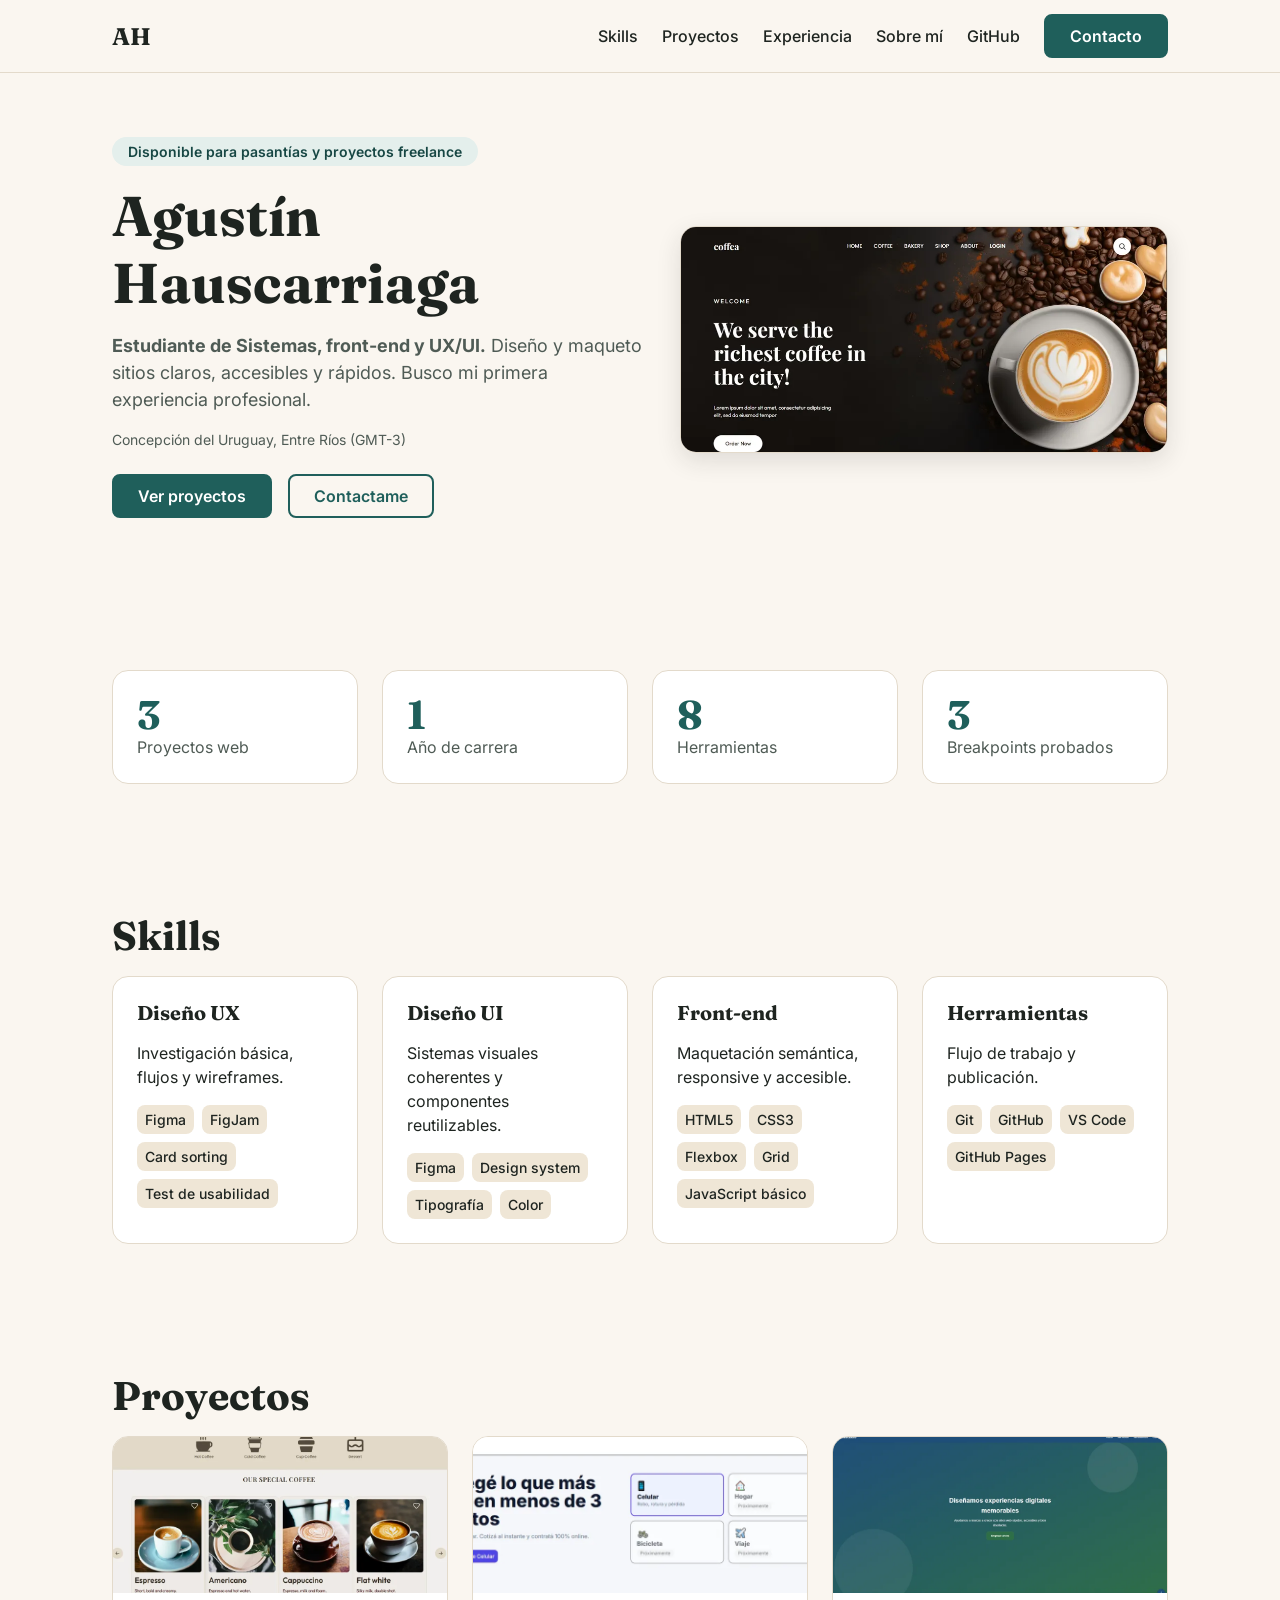
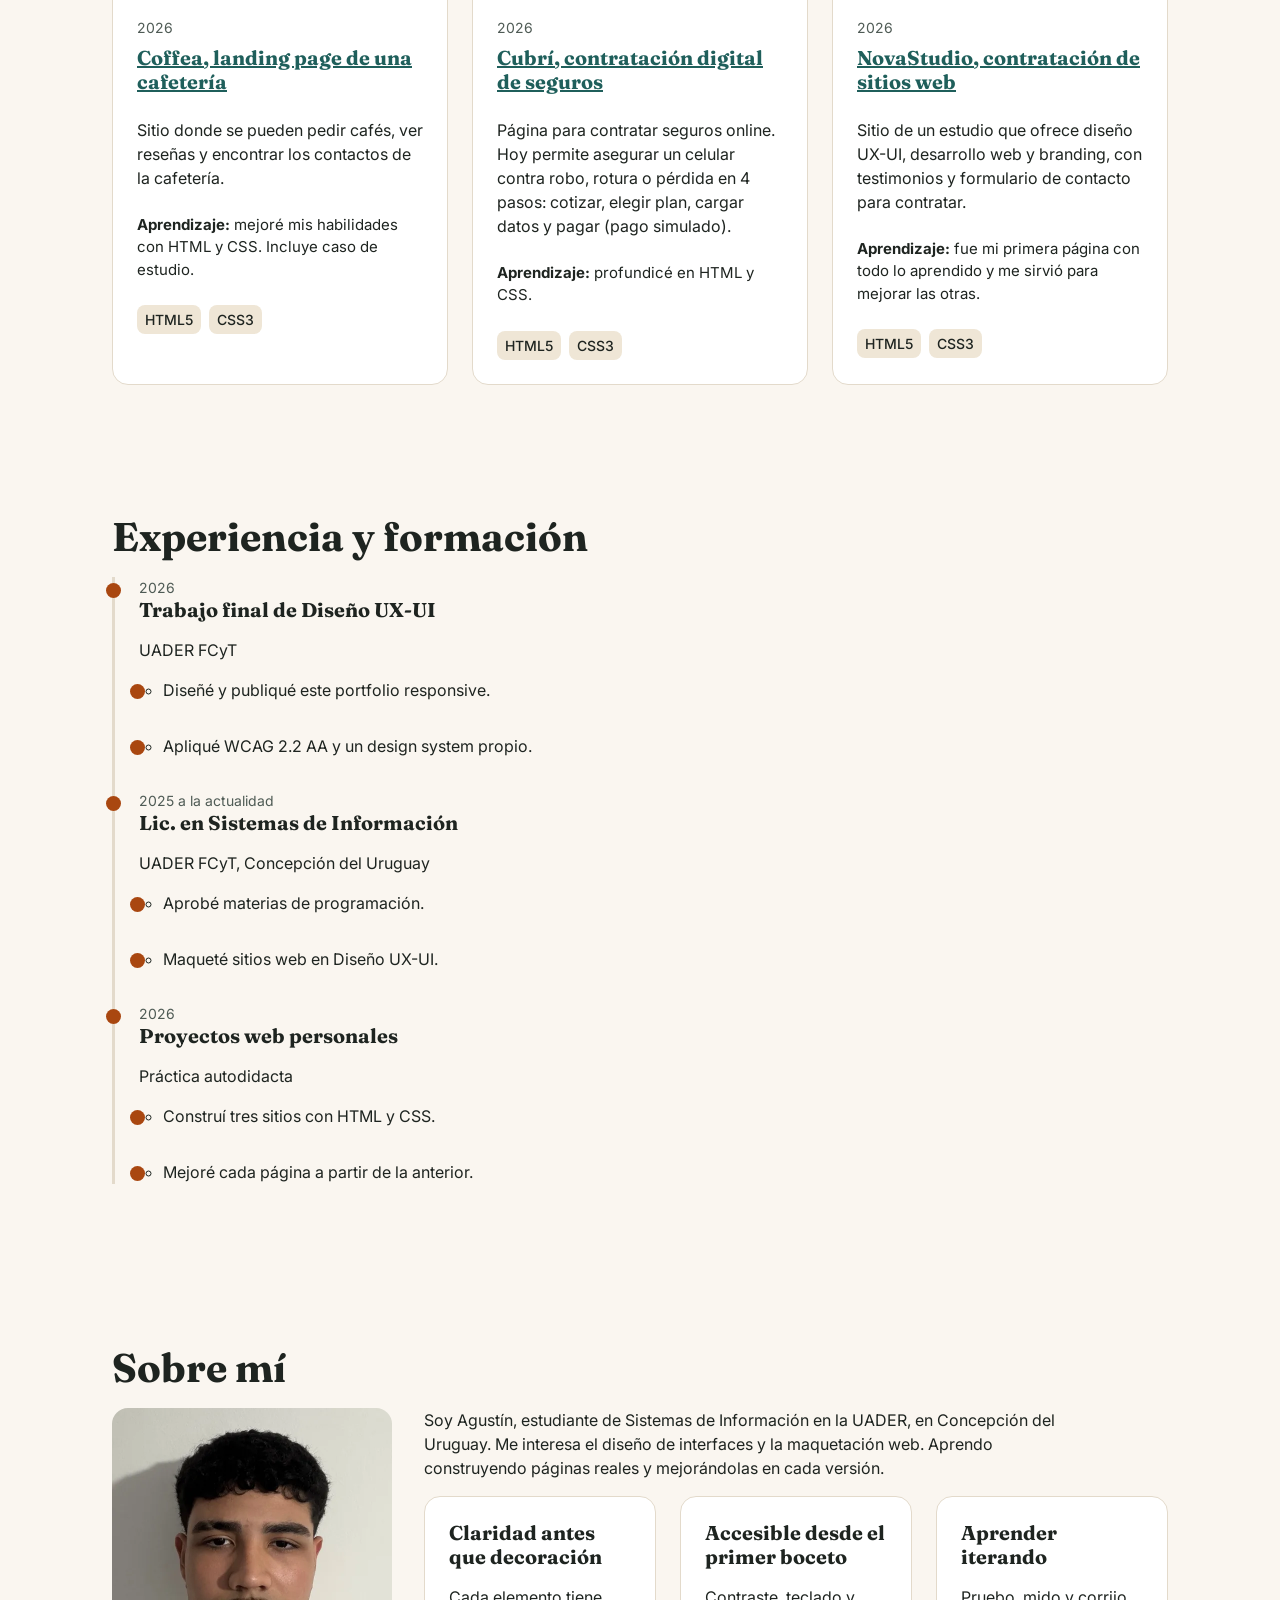
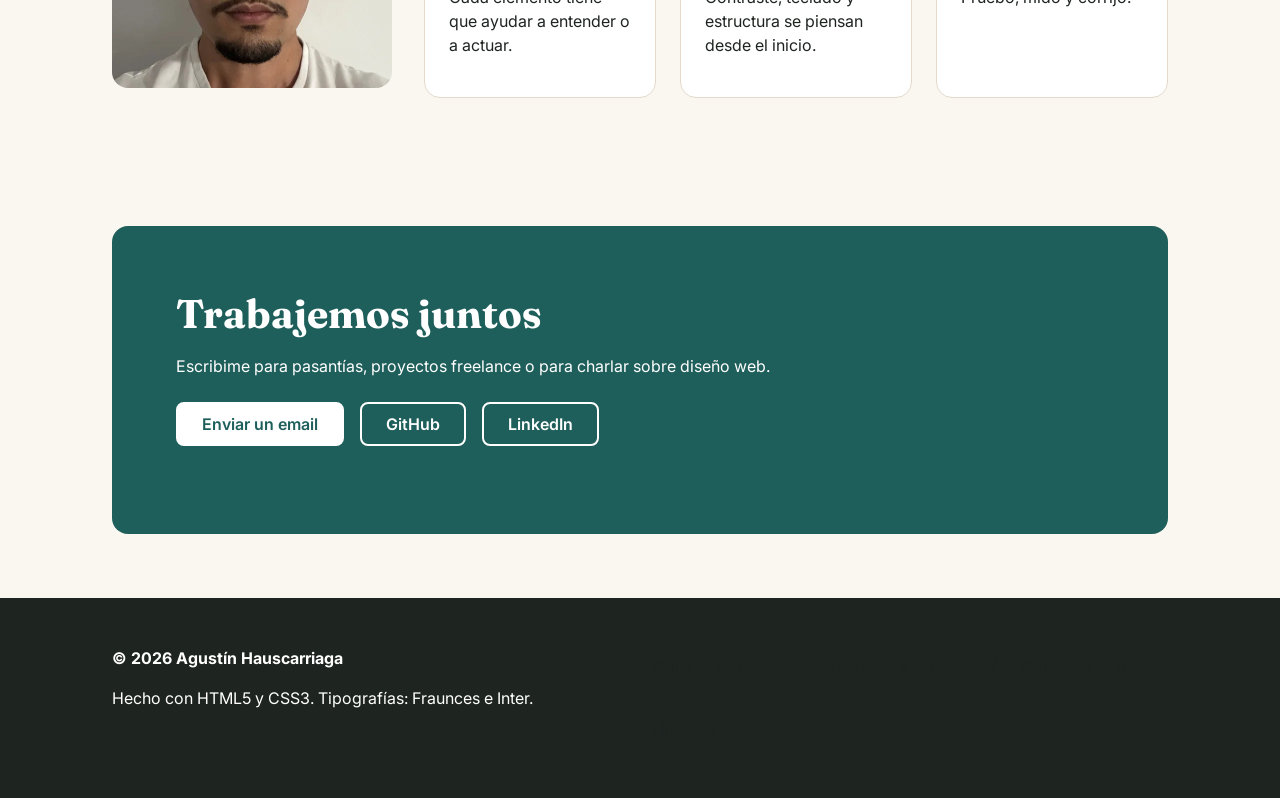
==== index.html @ accc3805 "Agregar página principal con las 9 secciones" ====
<!DOCTYPE html>
<html lang="es">
<head>
<meta charset="utf-8">
<meta name="viewport" content="width=device-width, initial-scale=1">
<title>Agustín Hauscarriaga | Front-end y UX/UI</title>
<meta name="description" content="Portfolio de Agustín Hauscarriaga, estudiante de Sistemas de Información (UADER FCyT). Sitios web claros, accesibles y responsive con HTML y CSS.">
<meta name="theme-color" content="#FAF6F0">
<meta property="og:type" content="website">
<meta property="og:title" content="Agustín Hauscarriaga | Front-end y UX/UI">
<meta property="og:description" content="Sitios web claros, accesibles y rápidos. Mirá mis proyectos y el caso de estudio de Coffea.">
<meta property="og:image" content="https://hauscarriagaagustin-cpu.github.io/portfolio/images/coffea-1.webp">
<link rel="icon" href="data:image/svg+xml,%3Csvg xmlns='http://www.w3.org/2000/svg' viewBox='0 0 32 32'%3E%3Crect width='32' height='32' rx='8' fill='%231F5F5B'/%3E%3Ctext x='16' y='22' font-size='16' font-family='Georgia' font-weight='700' text-anchor='middle' fill='white'%3EAH%3C/text%3E%3C/svg%3E">
<link rel="preconnect" href="https://fonts.googleapis.com">
<link rel="preconnect" href="https://fonts.gstatic.com" crossorigin>
<link rel="stylesheet" href="https://fonts.googleapis.com/css2?family=Fraunces:wght@600;700&family=Inter:wght@400;500;600&display=swap">
<link rel="stylesheet" href="css/styles.css">
</head>
<body>
<a class="skip" href="#main">Saltar al contenido</a>
<header class="top">
<div class="wrap bar">
<a class="logo" href="#inicio" aria-label="Agustín Hauscarriaga, inicio">AH</a>
<button class="menu-btn" aria-expanded="false" aria-controls="menu">Menú</button>
<nav aria-label="Principal">
<ul id="menu">
<li><a href="#skills">Skills</a></li>
<li><a href="#projects">Proyectos</a></li>
<li><a href="#experiencia">Experiencia</a></li>
<li><a href="#sobre-mi">Sobre mí</a></li>
<li><a href="https://github.com/hauscarriagaagustin-cpu" target="_blank" rel="noopener noreferrer">GitHub</a></li>
<li><a class="btn" href="#contacto">Contacto</a></li>
</ul>
</nav>
</div>
</header>
<main id="main">
<section id="inicio">
<div class="wrap hero">
<div>
<p class="badge">Disponible para pasantías y proyectos freelance</p>
<h1>Agustín Hauscarriaga</h1>
<p class="lead"><strong>Estudiante de Sistemas, front-end y UX/UI.</strong> Diseño y maqueto sitios claros, accesibles y rápidos. Busco mi primera experiencia profesional.</p>
<p class="loc">Concepción del Uruguay, Entre Ríos (GMT-3)</p>
<div class="row">
<a class="btn" href="#projects">Ver proyectos</a>
<a class="btn sec" href="#contacto">Contactame</a>
</div>
</div>
<img class="shot" src="images/coffea-1.webp" width="960" height="446" alt="Página de inicio de Coffea: titular sobre fondo oscuro y una taza de café con arte latte">
</div>
</section>

<section id="metricas" aria-labelledby="t-met">
<div class="wrap metrics">
<h2 class="sr-only" id="t-met">Mi recorrido en números</h2>
<div class="grid c4">
<div class="card"><span class="num">3</span><span class="lab">Proyectos web</span></div>
<div class="card"><span class="num">1</span><span class="lab">Año de carrera</span></div>
<div class="card"><span class="num">8</span><span class="lab">Herramientas</span></div>
<div class="card"><span class="num">3</span><span class="lab">Breakpoints probados</span></div>
</div>
</div>
</section>

<section id="skills">
<div class="wrap">
<h2>Skills</h2>
<div class="grid c4">
<article class="card"><h3>Diseño UX</h3><p>Investigación básica, flujos y wireframes.</p>
<ul class="chips"><li>Figma</li><li>FigJam</li><li>Card sorting</li><li>Test de usabilidad</li></ul></article>
<article class="card"><h3>Diseño UI</h3><p>Sistemas visuales coherentes y componentes reutilizables.</p>
<ul class="chips"><li>Figma</li><li>Design system</li><li>Tipografía</li><li>Color</li></ul></article>
<article class="card"><h3>Front-end</h3><p>Maquetación semántica, responsive y accesible.</p>
<ul class="chips"><li>HTML5</li><li>CSS3</li><li>Flexbox</li><li>Grid</li><li>JavaScript básico</li></ul></article>
<article class="card"><h3>Herramientas</h3><p>Flujo de trabajo y publicación.</p>
<ul class="chips"><li>Git</li><li>GitHub</li><li>VS Code</li><li>GitHub Pages</li></ul></article>
</div>
</div>
</section>

<section id="projects">
<div class="wrap">
<h2>Proyectos</h2>
<div class="grid c3">
<article class="card proj">
<img src="images/coffea-2.webp" width="960" height="465" loading="lazy" alt="Sección de cafés destacados de Coffea con tarjetas de productos">
<div class="body">
<p class="year">2026</p>
<h3><a href="caso-coffea.html">Coffea, landing page de una cafetería</a></h3>
<p>Sitio donde se pueden pedir cafés, ver reseñas y encontrar los contactos de la cafetería.</p>
<p class="res"><strong>Aprendizaje:</strong> mejoré mis habilidades con HTML y CSS. Incluye caso de estudio.</p>
<ul class="chips"><li>HTML5</li><li>CSS3</li></ul>
</div>
</article>
<article class="card proj">
<img src="images/cubri-1.webp" width="960" height="324" loading="lazy" alt="Inicio de Cubrí: titular para asegurar un celular y opciones de seguro">
<div class="body">
<p class="year">2026</p>
<h3><a href="https://sofiferuader1.github.io/TP5-Cubri-Seguros/" target="_blank" rel="noopener noreferrer">Cubrí, contratación digital de seguros</a></h3>
<p>Página para contratar seguros online. Hoy permite asegurar un celular contra robo, rotura o pérdida en 4 pasos: cotizar, elegir plan, cargar datos y pagar (pago simulado).</p>
<p class="res"><strong>Aprendizaje:</strong> profundicé en HTML y CSS.</p>
<ul class="chips"><li>HTML5</li><li>CSS3</li></ul>
</div>
</article>
<article class="card proj">
<img src="images/novastudio-1.webp" width="960" height="472" loading="lazy" alt="Inicio de NovaStudio: titular sobre fondo azul y verde con botón Empezar ahora">
<div class="body">
<p class="year">2026</p>
<h3><a href="https://github.com/hauscarriagaagustin-cpu/UX-UI/tree/main/ejercicio_20" target="_blank" rel="noopener noreferrer">NovaStudio, contratación de sitios web</a></h3>
<p>Sitio de un estudio que ofrece diseño UX-UI, desarrollo web y branding, con testimonios y formulario de contacto para contratar.</p>
<p class="res"><strong>Aprendizaje:</strong> fue mi primera página con todo lo aprendido y me sirvió para mejorar las otras.</p>
<ul class="chips"><li>HTML5</li><li>CSS3</li></ul>
</div>
</article>
</div>
</div>
</section>

<section id="experiencia">
<div class="wrap">
<h2>Experiencia y formación</h2>
<ol class="tl">
<li><p class="when">2026</p><h3>Trabajo final de Diseño UX-UI</h3><p>UADER FCyT</p>
<ul><li>Diseñé y publiqué este portfolio responsive.</li><li>Apliqué WCAG 2.2 AA y un design system propio.</li></ul></li>
<li><p class="when">2025 a la actualidad</p><h3>Lic. en Sistemas de Información</h3><p>UADER FCyT, Concepción del Uruguay</p>
<ul><li>Aprobé materias de programación.</li><li>Maqueté sitios web en Diseño UX-UI.</li></ul></li>
<li><p class="when">2026</p><h3>Proyectos web personales</h3><p>Práctica autodidacta</p>
<ul><li>Construí tres sitios con HTML y CSS.</li><li>Mejoré cada página a partir de la anterior.</li></ul></li>
</ol>
</div>
</section>

<section id="sobre-mi">
<div class="wrap">
<h2>Sobre mí</h2>
<div class="about">
<img class="avatar" src="images/agustin.webp" width="280" height="280" alt="Retrato de Agustín Hauscarriaga con remera blanca">
<div>
<p>Soy Agustín, estudiante de Sistemas de Información en la UADER, en Concepción del Uruguay. Me interesa el diseño de interfaces y la maquetación web. Aprendo construyendo páginas reales y mejorándolas en cada versión.</p>
<div class="grid c3">
<article class="card"><h3>Claridad antes que decoración</h3><p>Cada elemento tiene que ayudar a entender o a actuar.</p></article>
<article class="card"><h3>Accesible desde el primer boceto</h3><p>Contraste, teclado y estructura se piensan desde el inicio.</p></article>
<article class="card"><h3>Aprender iterando</h3><p>Pruebo, mido y corrijo.</p></article>
</div>
</div>
</div>
</div>
</section>

<section id="contacto">
<div class="wrap">
<div class="contact">
<h2>Trabajemos juntos</h2>
<p>Escribime para pasantías, proyectos freelance o para charlar sobre diseño web.</p>
<div class="row">
<a class="btn inv" href="mailto:hauscarriagaagustin@gmail.com">Enviar un email</a>
<a class="btn out" href="https://github.com/hauscarriagaagustin-cpu" target="_blank" rel="noopener noreferrer">GitHub</a>
<a class="btn out" href="https://www.linkedin.com/in/agustin-hauscarriaga-771a12449/" target="_blank" rel="noopener noreferrer">LinkedIn</a>
</div>
</div>
</div>
</section>
</main>

<footer>
<div class="wrap cols">
<div><p><strong>© 2026 Agustín Hauscarriaga</strong></p><p>Hecho con HTML5 y CSS3. Tipografías: Fraunces e Inter.</p></div>
<nav aria-label="Pie de página"><ul>
<li><a href="#skills">Skills</a></li><li><a href="#projects">Proyectos</a></li><li><a href="#experiencia">Experiencia</a></li><li><a href="#sobre-mi">Sobre mí</a></li><li><a href="#contacto">Contacto</a></li>
<li><a href="https://github.com/hauscarriagaagustin-cpu" target="_blank" rel="noopener noreferrer">GitHub</a></li>
<li><a href="https://www.linkedin.com/in/agustin-hauscarriaga-771a12449/" target="_blank" rel="noopener noreferrer">LinkedIn</a></li>
</ul></nav>
</div>
</footer>
<script>
const b=document.querySelector('.menu-btn'),m=document.getElementById('menu');
const set=o=>{m.classList.toggle('open',o);b.setAttribute('aria-expanded',o)};
b.addEventListener('click',()=>set(b.getAttribute('aria-expanded')!=='true'));
m.addEventListener('click',e=>{if(e.target.closest('a'))set(false)});
document.addEventListener('keydown',e=>{if(e.key==='Escape'){set(false);b.focus()}});
</script>
</body>
</html>
---- css/styles.css ----
:root{--primary:#1F5F5B;--primary-d:#174744;--accent:#A94710;--bg:#FAF6F0;--surface:#fff;--ink:#1E2420;--soft:#4F5B55;--line:#E3DACB;--chip:#EFE6D6;--ok:#2E7D32;--err:#B3261E;--warn:#8A5A00;
--s1:4px;--s2:8px;--s3:16px;--s4:24px;--s5:32px;--s6:48px;--s7:64px;--s8:96px;--r1:8px;--r2:16px;--head:"Fraunces",Georgia,serif;--body:"Inter",system-ui,sans-serif;--hh:72px}
*,*::before,*::after{box-sizing:border-box}
html{scroll-behavior:smooth;scroll-padding-top:var(--hh)}
body{margin:0;font:400 1rem/1.5 var(--body);color:var(--ink);background:var(--bg)}
img{max-width:100%;height:auto;display:block}
h1,h2,h3{font-family:var(--head);line-height:1.2;margin:0 0 var(--s3);font-weight:700}
h1{font-size:clamp(2.25rem,7vw,3.5rem)}h2{font-size:clamp(1.75rem,4vw,2.5rem)}h3{font-size:1.25rem}
p{margin:0 0 var(--s3);max-width:65ch}a{color:var(--primary)}
.wrap{max-width:1120px;margin:0 auto;padding-inline:var(--s3)}
section{padding-block:var(--s7);scroll-margin-top:var(--hh)}
.sr-only{position:absolute;width:1px;height:1px;overflow:hidden;clip:rect(0 0 0 0);white-space:nowrap}
.skip{position:absolute;left:var(--s3);top:-100px;background:var(--ink);color:#fff;padding:var(--s2) var(--s3);border-radius:var(--r1);z-index:100}
.skip:focus{top:var(--s2)}
:focus-visible{outline:3px solid var(--accent);outline-offset:3px}
.btn{display:inline-flex;align-items:center;justify-content:center;min-height:44px;padding:0 var(--s4);border-radius:var(--r1);font:600 1rem var(--body);text-decoration:none;border:2px solid var(--primary);background:var(--primary);color:#fff;cursor:pointer;transition:background .2s,transform .1s}
.btn:hover{background:var(--primary-d);border-color:var(--primary-d)}.btn:active{transform:scale(.97)}
.btn.sec{background:transparent;color:var(--primary)}.btn.sec:hover{background:var(--chip)}
.btn.inv{background:#fff;color:var(--primary);border-color:#fff}.btn.inv:hover{background:var(--chip)}
.btn.out{background:transparent;color:#fff;border-color:#fff}.btn.out:hover{background:rgba(255,255,255,.15)}
header.top{position:sticky;top:0;z-index:50;background:var(--bg);border-bottom:1px solid var(--line)}
.bar{display:flex;align-items:center;justify-content:space-between;min-height:var(--hh)}
.logo{font:700 1.5rem var(--head);color:var(--ink);text-decoration:none}
.menu-btn{min-height:44px;min-width:44px;background:none;border:2px solid var(--line);border-radius:var(--r1);font:600 1rem var(--body);color:var(--ink);cursor:pointer}
.menu-btn:hover{background:var(--chip)}
nav ul{list-style:none;margin:0;padding:0;display:none;position:absolute;left:0;right:0;top:100%;background:var(--bg);border-bottom:1px solid var(--line);padding:var(--s3)}
nav ul.open{display:block}
nav li a{display:block;padding:var(--s2) 0;color:var(--ink);text-decoration:none;font-weight:500}
nav li a:hover{color:var(--accent);text-decoration:underline}
.hero{display:grid;gap:var(--s5);align-items:center}
.badge{display:inline-block;background:#E4EFEC;color:var(--primary-d);font-weight:600;font-size:.875rem;padding:var(--s1) var(--s3);border-radius:99px;margin-bottom:var(--s3)}
.lead{font-size:1.125rem;color:var(--soft)}.loc{color:var(--soft);font-size:.875rem}
.row{display:flex;flex-wrap:wrap;gap:var(--s3);margin-block:var(--s4)}
.shot{border-radius:var(--r2);border:1px solid var(--line);box-shadow:0 8px 24px rgba(30,36,32,.12)}
.grid{display:grid;gap:var(--s4)}
.card{position:relative;background:var(--surface);border:1px solid var(--line);border-radius:var(--r2);padding:var(--s4);transition:transform .2s,box-shadow .2s}
.metrics .card{text-align:left}.num{font:700 2.5rem/1 var(--head);color:var(--primary);display:block}.lab{color:var(--soft)}
.chips{list-style:none;display:flex;flex-wrap:wrap;gap:var(--s2);padding:0;margin:0}
.chips li{background:var(--chip);border-radius:var(--r1);padding:var(--s1) var(--s2);font-size:.875rem;font-weight:500}
.proj{padding:0;overflow:hidden;display:flex;flex-direction:column}
.proj:hover{transform:translateY(-4px);box-shadow:0 12px 28px rgba(30,36,32,.14)}
.proj .body{padding:var(--s4);display:flex;flex-direction:column;gap:var(--s2);flex:1}
.proj a::after{content:"";position:absolute;inset:0}.proj a:focus-visible::after{outline:3px solid var(--accent);border-radius:var(--r2)}
.year{color:var(--soft);font-size:.875rem;margin:0}.res{font-size:.9375rem}
.proj>img{width:100%;aspect-ratio:960/446;object-fit:cover}
.ph{aspect-ratio:960/446;background:linear-gradient(135deg,#E4EFEC,var(--chip));display:grid;place-items:center;font:700 1.5rem var(--head);color:var(--primary-d)}
.tl{list-style:none;margin:0;padding:0 0 0 var(--s4);border-left:3px solid var(--line)}
.tl li{position:relative;margin-bottom:var(--s5)}
.tl li::before{content:"";position:absolute;left:calc(-1 * var(--s4) - 9px);top:6px;width:15px;height:15px;border-radius:50%;background:var(--accent)}
.tl ul{margin:var(--s2) 0 0;padding-left:var(--s4)}.when{color:var(--soft);font-size:.875rem;margin:0}
.about{display:grid;gap:var(--s5)}.avatar{width:100%;max-width:280px;border-radius:var(--r2)}
.contact{background:var(--primary);color:#fff;border-radius:var(--r2);padding:var(--s6) var(--s4)}
.contact h2{color:#fff}.contact p{color:#fff}
footer{background:var(--ink);color:#fff;padding-block:var(--s6)}
footer a{color:#fff}footer a:hover{color:#F2C7A8}
footer .cols{display:grid;gap:var(--s4)}footer ul{list-style:none;padding:0;margin:0;display:flex;flex-wrap:wrap;gap:var(--s3)}
.case section{padding-block:var(--s5)}.case figure{margin:var(--s4) 0}.case figcaption{color:var(--soft);font-size:.875rem;margin-top:var(--s2)}
@media (min-width:768px){.wrap{padding-inline:var(--s5)}.grid.c2,.grid.c4{grid-template-columns:repeat(2,1fr)}.about{grid-template-columns:auto 1fr;align-items:start}.contact{padding:var(--s7)}footer .cols{grid-template-columns:1fr 1fr}}
@media (min-width:1024px){.menu-btn{display:none}nav ul{display:flex;gap:var(--s4);position:static;border:0;padding:0;background:none;align-items:center}nav li a{padding:var(--s2) 0}
.hero{grid-template-columns:1.1fr 1fr}.grid.c3{grid-template-columns:repeat(3,1fr)}.grid.c4{grid-template-columns:repeat(4,1fr)}.about .grid{grid-template-columns:repeat(3,1fr)}}
@media (min-width:768px) and (max-width:1023px){.grid.c3{grid-template-columns:repeat(2,1fr)}}
@media (prefers-reduced-motion:reduce){html{scroll-behavior:auto}*{transition:none!important}}
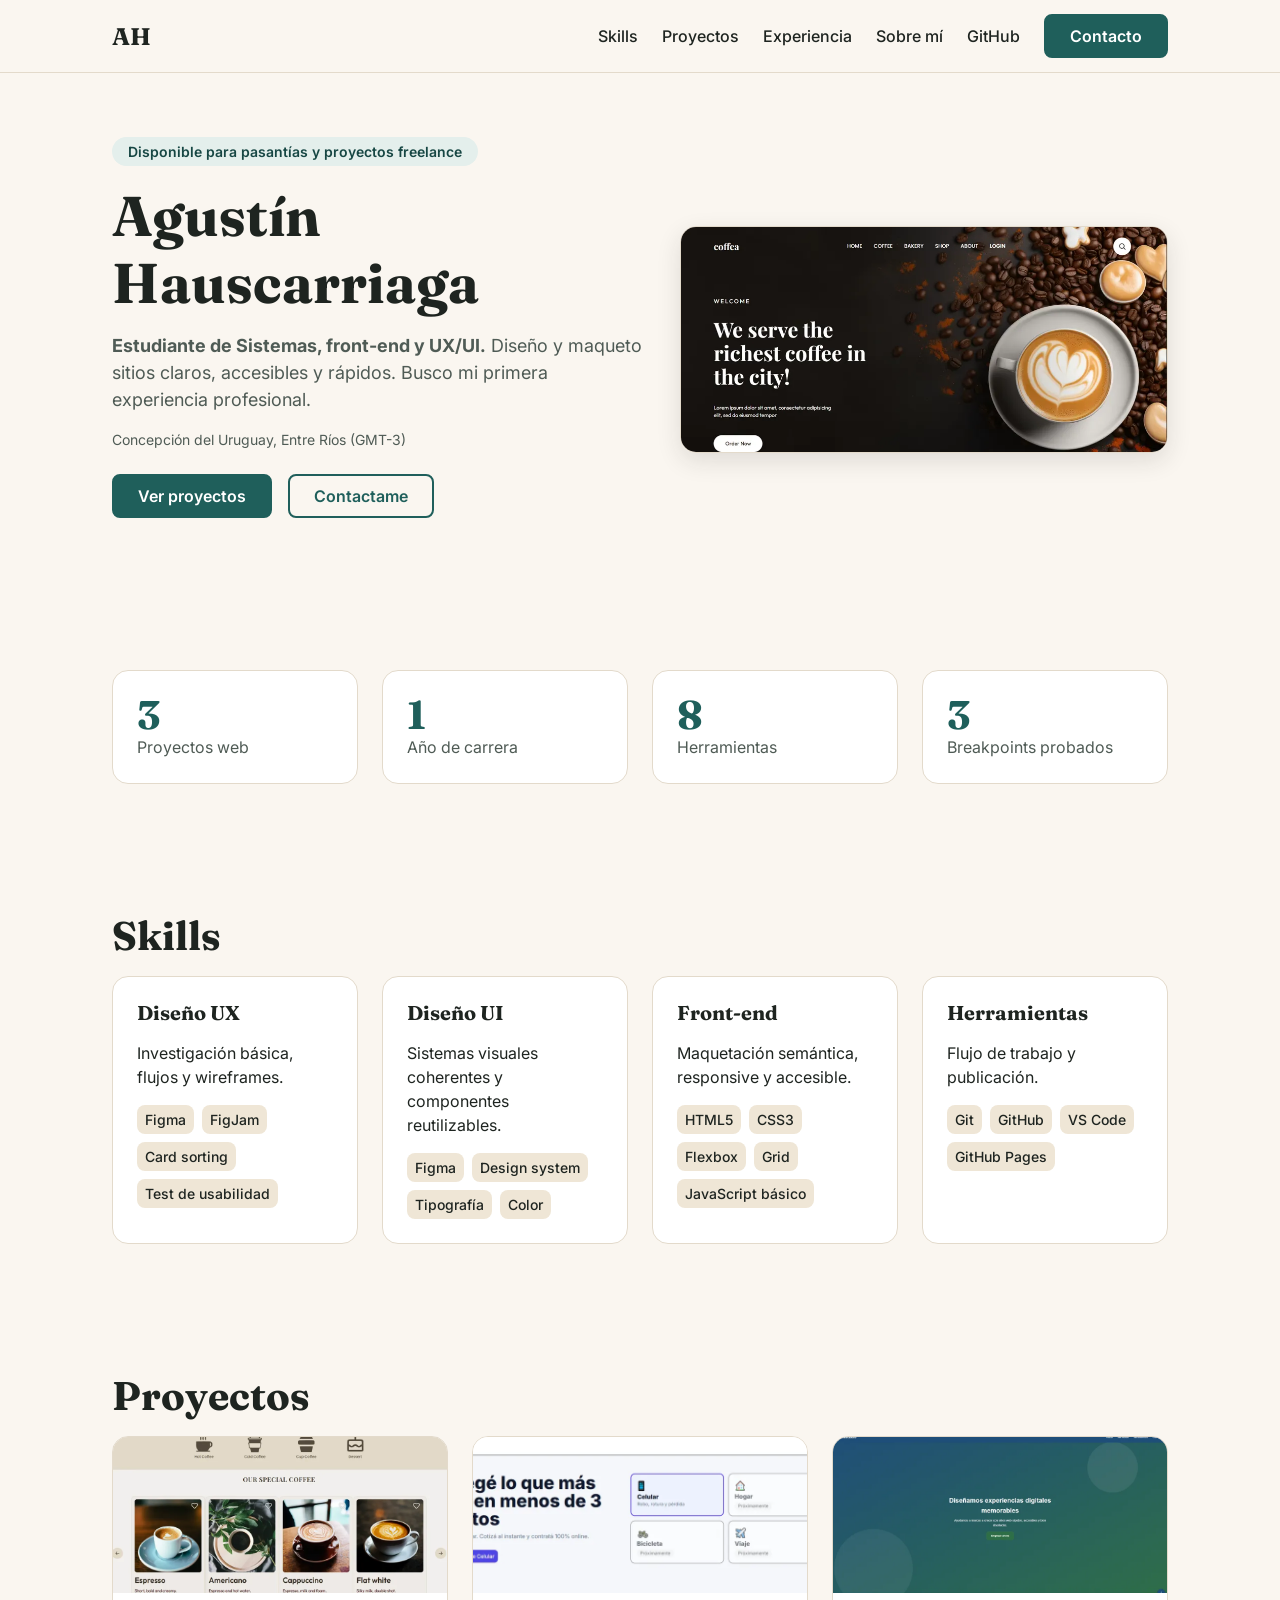
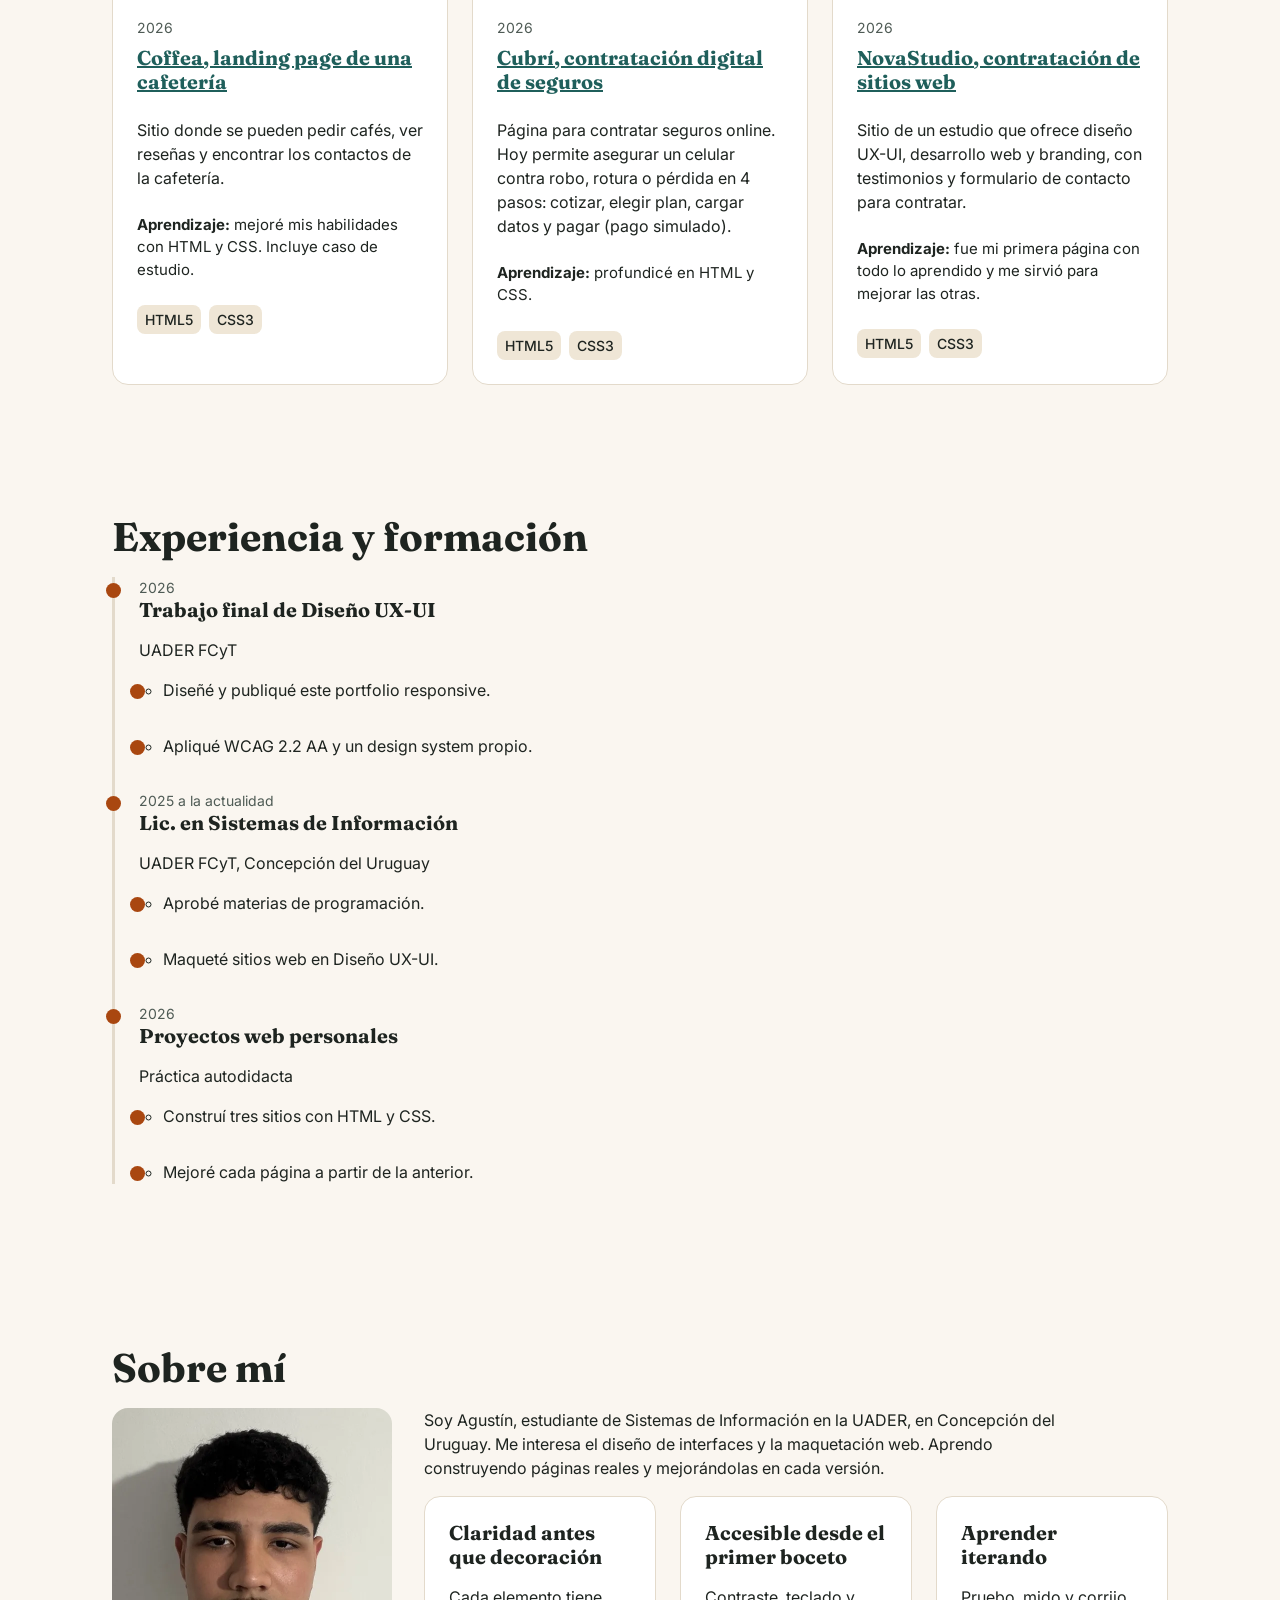
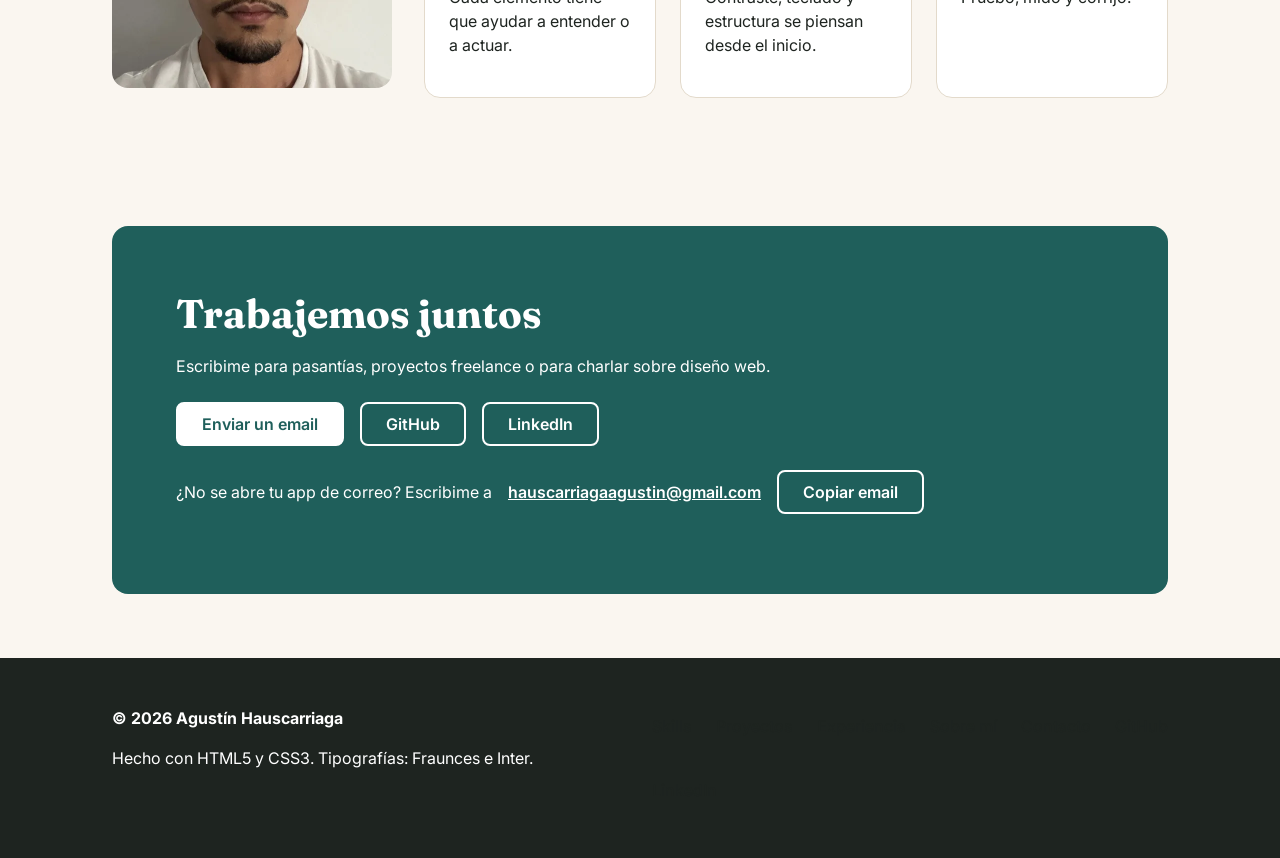
==== commit 2210162d: "Mostrar email visible y agregar botón para copiarlo en Contacto" ====
--- a/index.html
+++ b/index.html
@@ -158,6 +158,7 @@
 <a class="btn out" href="https://github.com/hauscarriagaagustin-cpu" target="_blank" rel="noopener noreferrer">GitHub</a>
 <a class="btn out" href="https://www.linkedin.com/in/agustin-hauscarriaga-771a12449/" target="_blank" rel="noopener noreferrer">LinkedIn</a>
 </div>
+<p class="mail-line">¿No se abre tu app de correo? Escribime a <a href="mailto:hauscarriagaagustin@gmail.com">hauscarriagaagustin@gmail.com</a> <button type="button" class="btn out" id="copy">Copiar email</button> <span id="copied" role="status"></span></p>
 </div>
 </div>
 </section>
@@ -179,6 +180,8 @@
 b.addEventListener('click',()=>set(b.getAttribute('aria-expanded')!=='true'));
 m.addEventListener('click',e=>{if(e.target.closest('a'))set(false)});
 document.addEventListener('keydown',e=>{if(e.key==='Escape'){set(false);b.focus()}});
+const cp=document.getElementById('copy'),ms=document.getElementById('copied');
+cp.addEventListener('click',async()=>{try{await navigator.clipboard.writeText('hauscarriagaagustin@gmail.com');ms.textContent='Email copiado'}catch(e){ms.textContent='No se pudo copiar, seleccionalo a mano.'}});
 </script>
 </body>
 </html>
--- a/css/styles.css
+++ b/css/styles.css
@@ -50,6 +50,7 @@
 .tl ul{margin:var(--s2) 0 0;padding-left:var(--s4)}.when{color:var(--soft);font-size:.875rem;margin:0}
 .about{display:grid;gap:var(--s5)}.avatar{width:100%;max-width:280px;border-radius:var(--r2)}
 .contact{background:var(--primary);color:#fff;border-radius:var(--r2);padding:var(--s6) var(--s4)}
+.contact p a{color:#fff;font-weight:600}.mail-line{display:flex;flex-wrap:wrap;align-items:center;gap:var(--s2) var(--s3);max-width:none}
 .contact h2{color:#fff}.contact p{color:#fff}
 footer{background:var(--ink);color:#fff;padding-block:var(--s6)}
 footer a{color:#fff}footer a:hover{color:#F2C7A8}
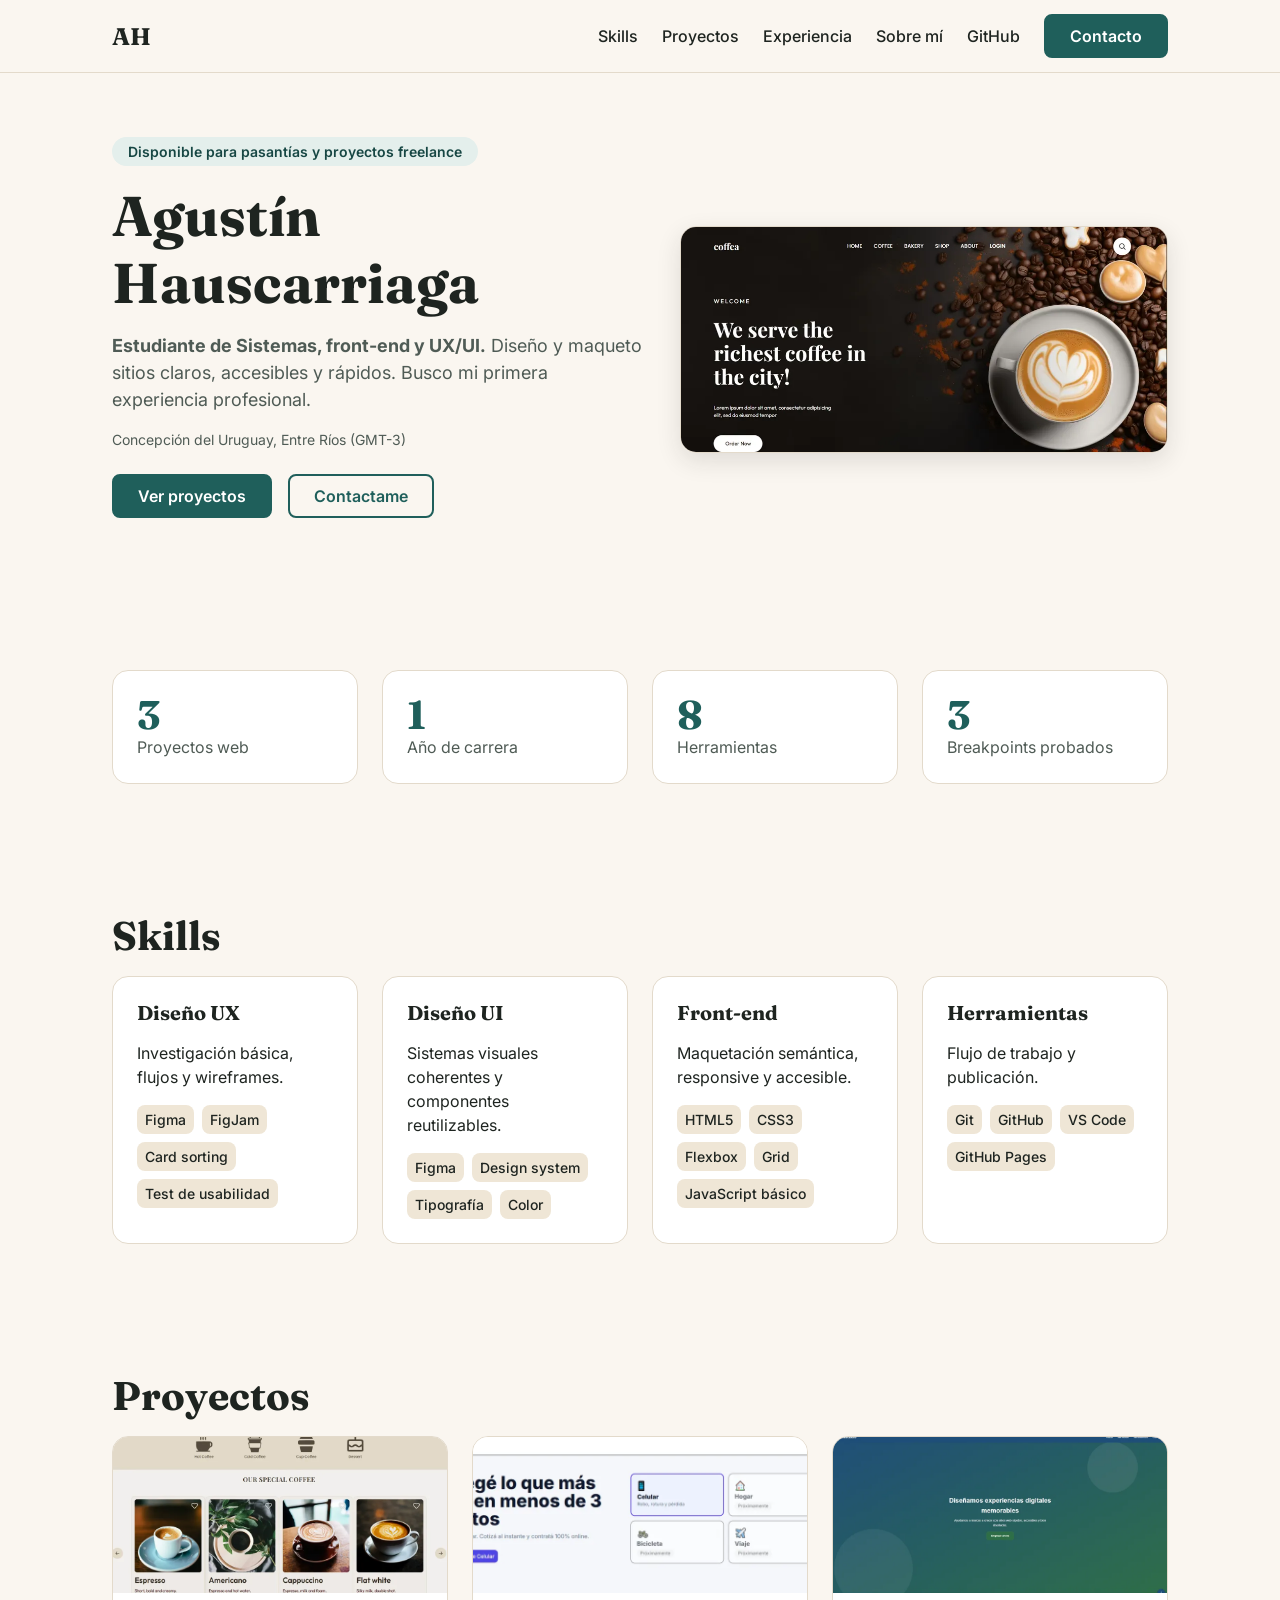
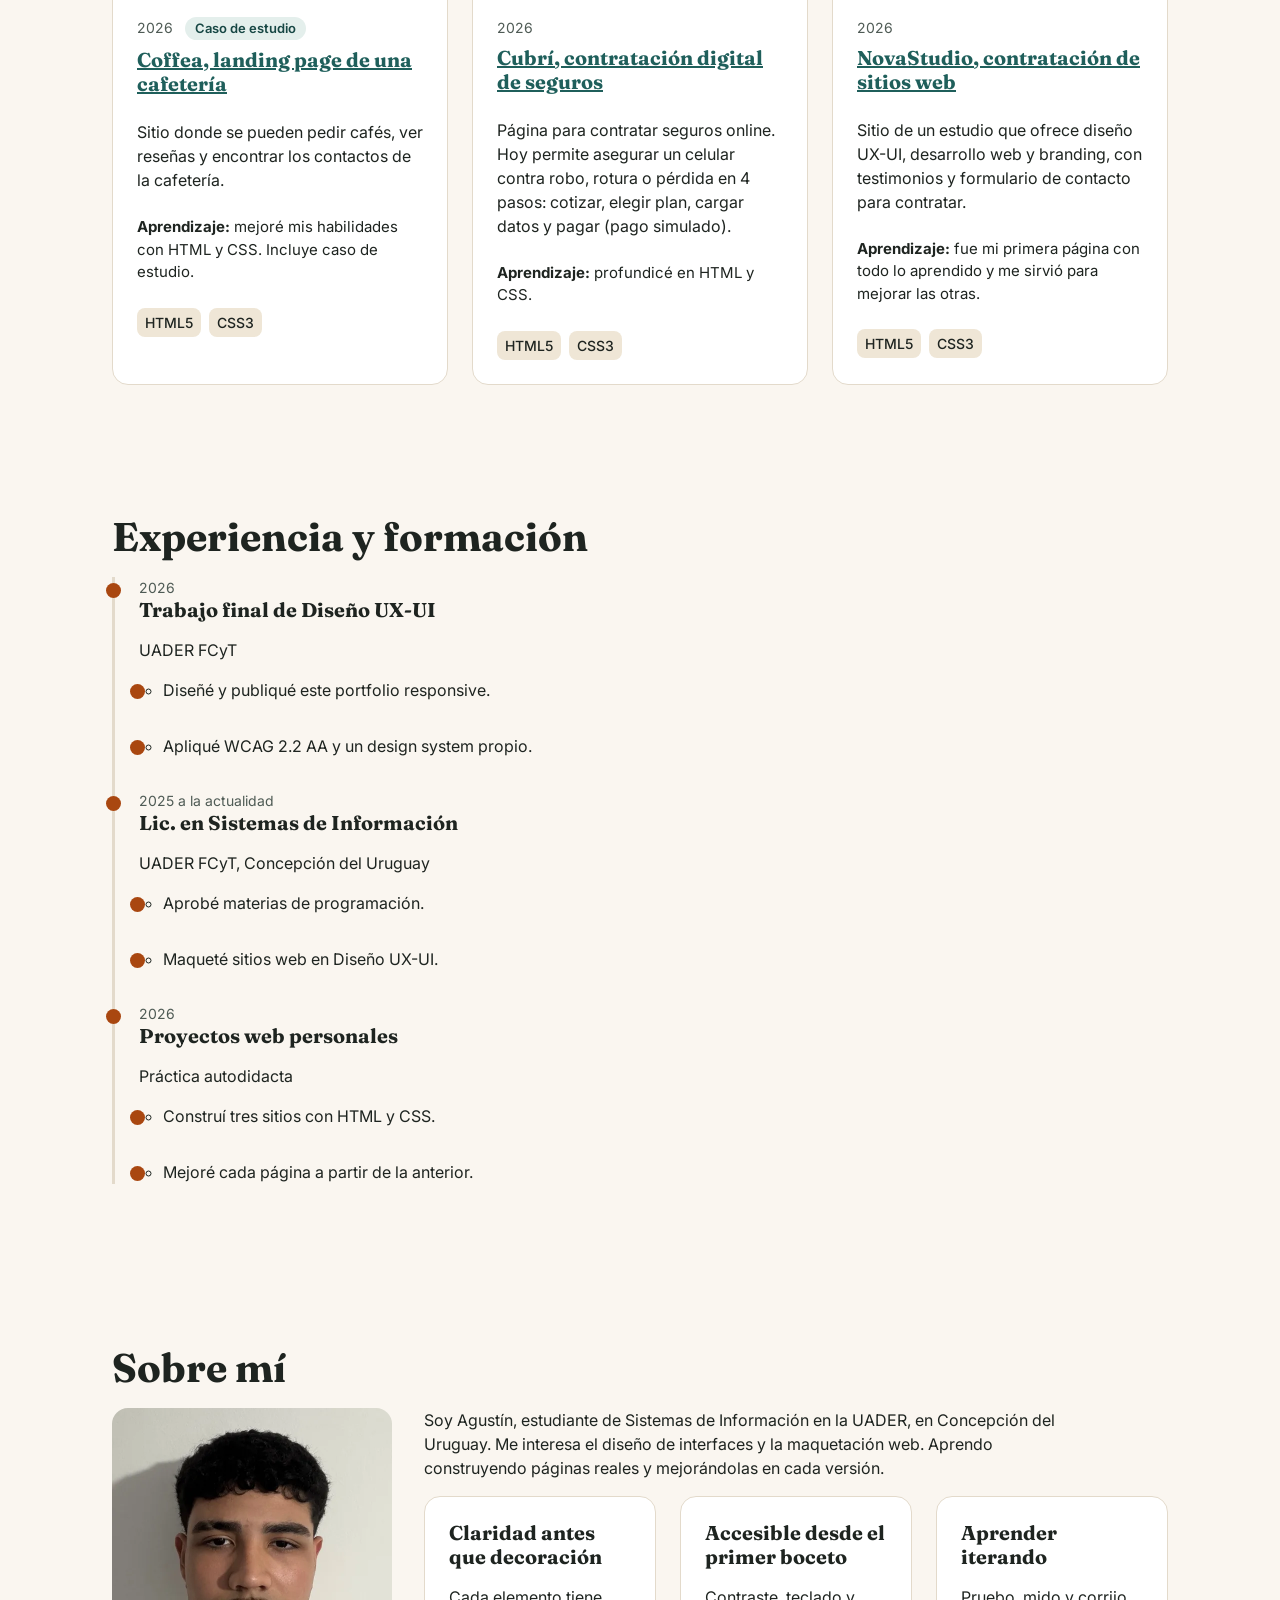
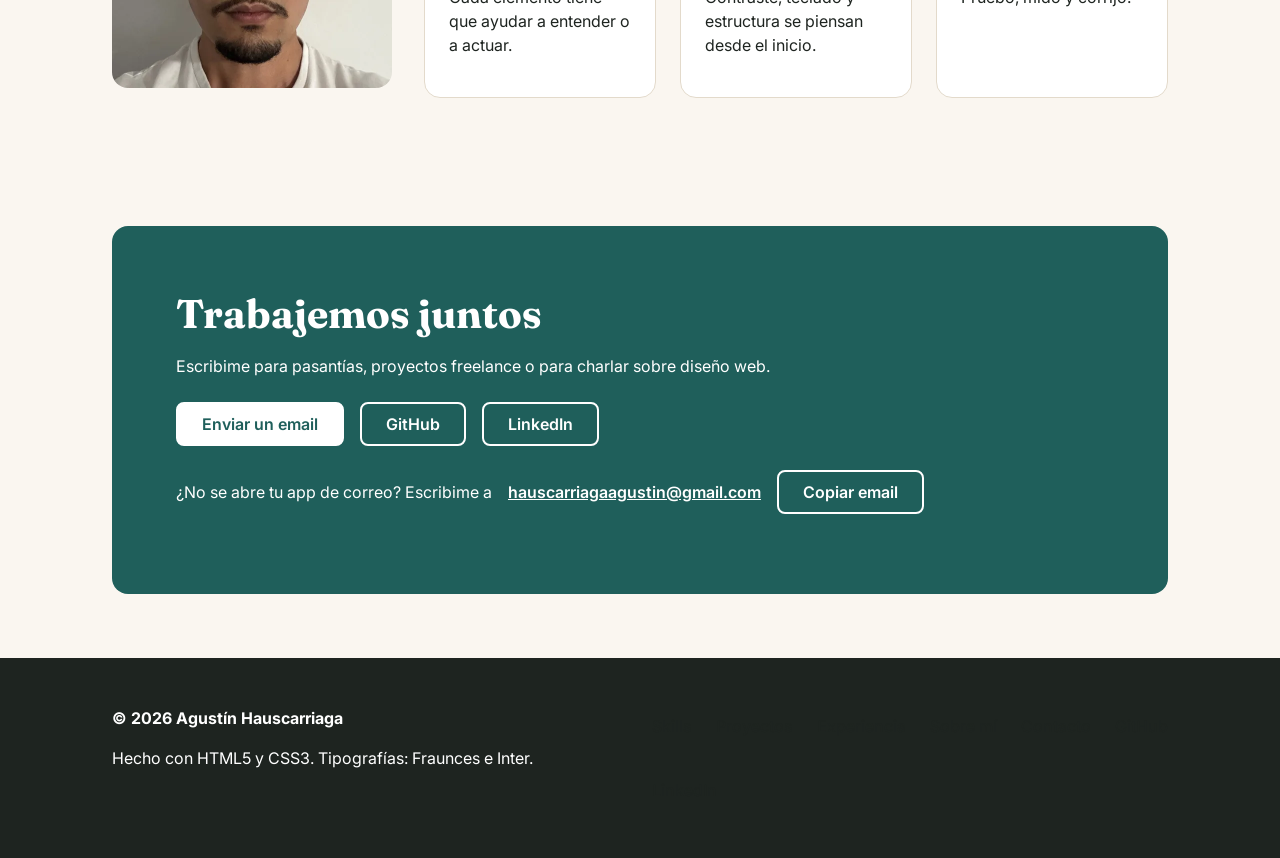
==== commit 5aa26490: "Aplicar hallazgos del test: botón Contacto en header mobile y etiqueta Caso de estudio en Coffea" ====
--- a/index.html
+++ b/index.html
@@ -21,7 +21,7 @@
 <header class="top">
 <div class="wrap bar">
 <a class="logo" href="#inicio" aria-label="Agustín Hauscarriaga, inicio">AH</a>
-<button class="menu-btn" aria-expanded="false" aria-controls="menu">Menú</button>
+<div class="actions"><a class="btn hdr-cta" href="#contacto">Contacto</a><button class="menu-btn" aria-expanded="false" aria-controls="menu">Menú</button></div>
 <nav aria-label="Principal">
 <ul id="menu">
 <li><a href="#skills">Skills</a></li>
@@ -86,7 +86,7 @@
 <article class="card proj">
 <img src="images/coffea-2.webp" width="960" height="465" loading="lazy" alt="Sección de cafés destacados de Coffea con tarjetas de productos">
 <div class="body">
-<p class="year">2026</p>
+<p class="year">2026 <span class="tag">Caso de estudio</span></p>
 <h3><a href="caso-coffea.html">Coffea, landing page de una cafetería</a></h3>
 <p>Sitio donde se pueden pedir cafés, ver reseñas y encontrar los contactos de la cafetería.</p>
 <p class="res"><strong>Aprendizaje:</strong> mejoré mis habilidades con HTML y CSS. Incluye caso de estudio.</p>
--- a/css/styles.css
+++ b/css/styles.css
@@ -27,6 +27,8 @@
 nav ul.open{display:block}
 nav li a{display:block;padding:var(--s2) 0;color:var(--ink);text-decoration:none;font-weight:500}
 nav li a:hover{color:var(--accent);text-decoration:underline}
+.actions{display:flex;gap:var(--s2);align-items:center}.hdr-cta{padding:0 var(--s3)}
+.tag{display:inline-block;background:#E4EFEC;color:var(--primary-d);font-weight:600;font-size:.8125rem;border-radius:99px;padding:2px 10px;margin-left:var(--s2)}
 .hero{display:grid;gap:var(--s5);align-items:center}
 .badge{display:inline-block;background:#E4EFEC;color:var(--primary-d);font-weight:600;font-size:.875rem;padding:var(--s1) var(--s3);border-radius:99px;margin-bottom:var(--s3)}
 .lead{font-size:1.125rem;color:var(--soft)}.loc{color:var(--soft);font-size:.875rem}
@@ -57,7 +59,7 @@
 footer .cols{display:grid;gap:var(--s4)}footer ul{list-style:none;padding:0;margin:0;display:flex;flex-wrap:wrap;gap:var(--s3)}
 .case section{padding-block:var(--s5)}.case figure{margin:var(--s4) 0}.case figcaption{color:var(--soft);font-size:.875rem;margin-top:var(--s2)}
 @media (min-width:768px){.wrap{padding-inline:var(--s5)}.grid.c2,.grid.c4{grid-template-columns:repeat(2,1fr)}.about{grid-template-columns:auto 1fr;align-items:start}.contact{padding:var(--s7)}footer .cols{grid-template-columns:1fr 1fr}}
-@media (min-width:1024px){.menu-btn{display:none}nav ul{display:flex;gap:var(--s4);position:static;border:0;padding:0;background:none;align-items:center}nav li a{padding:var(--s2) 0}
+@media (min-width:1024px){.actions{display:none}.menu-btn{display:none}nav ul{display:flex;gap:var(--s4);position:static;border:0;padding:0;background:none;align-items:center}nav li a{padding:var(--s2) 0}
 .hero{grid-template-columns:1.1fr 1fr}.grid.c3{grid-template-columns:repeat(3,1fr)}.grid.c4{grid-template-columns:repeat(4,1fr)}.about .grid{grid-template-columns:repeat(3,1fr)}}
 @media (min-width:768px) and (max-width:1023px){.grid.c3{grid-template-columns:repeat(2,1fr)}}
 @media (prefers-reduced-motion:reduce){html{scroll-behavior:auto}*{transition:none!important}}
